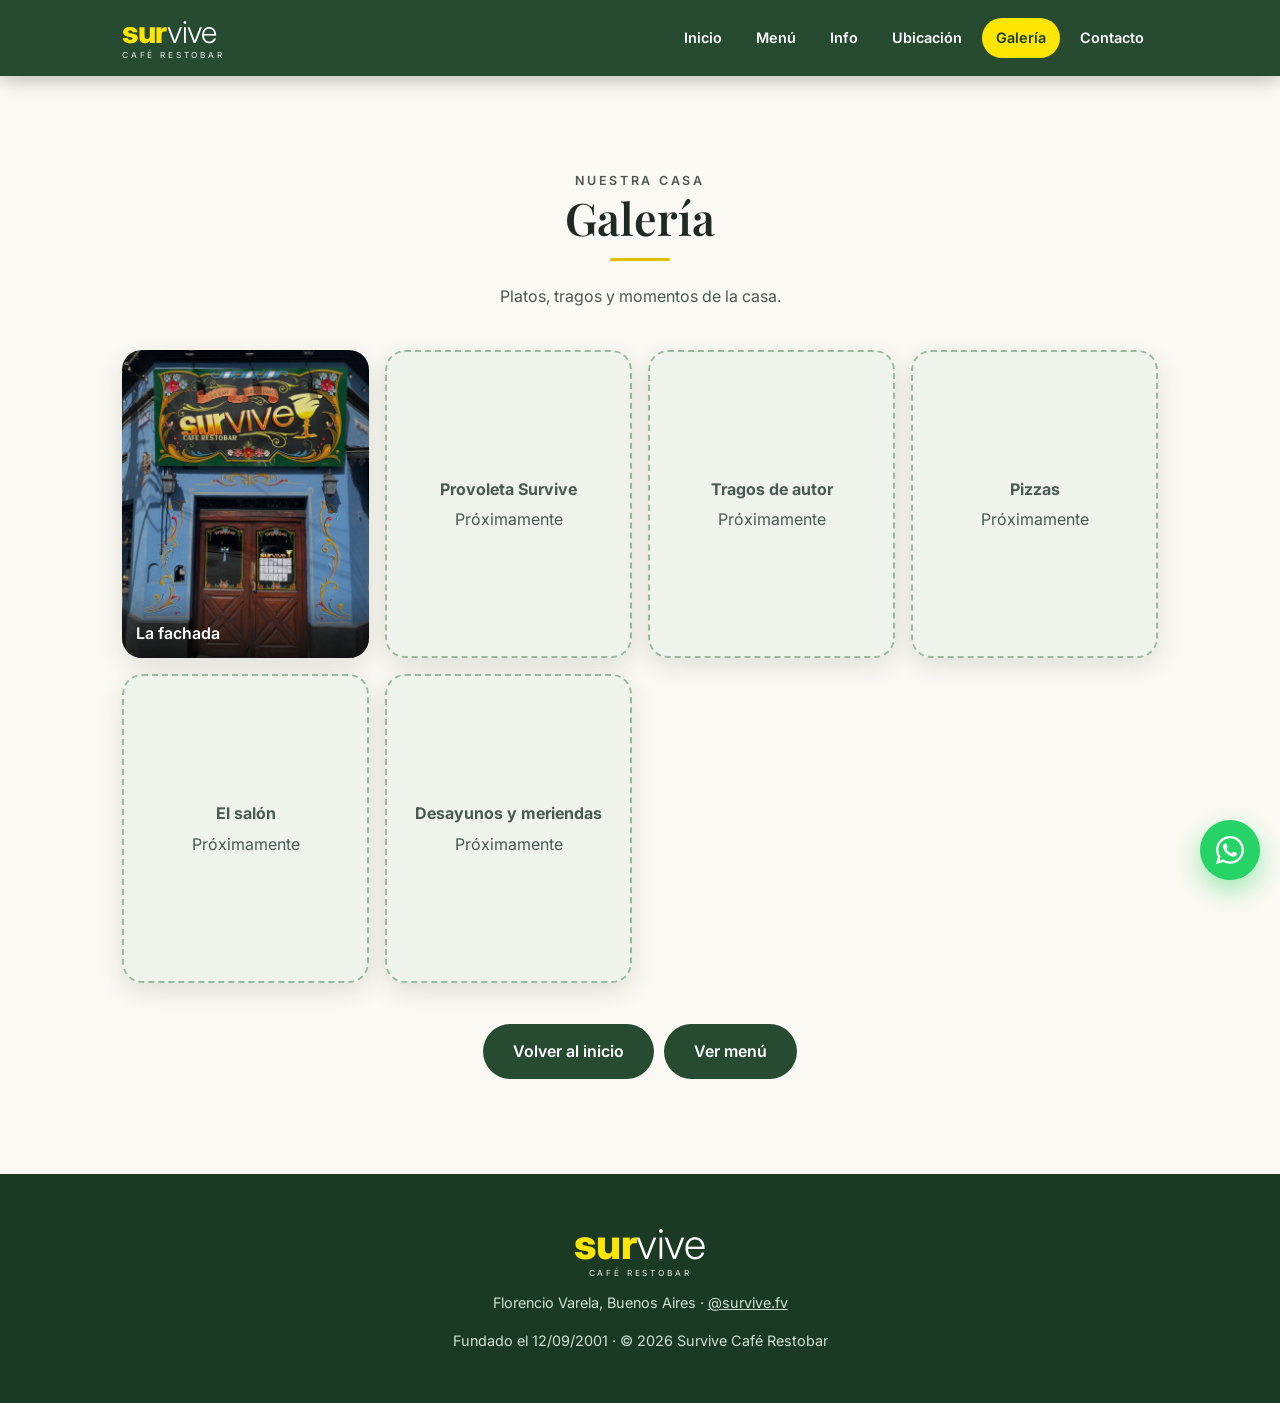
==== galeria.html @ 74a05264 "Add files via upload" ====
<!DOCTYPE html>
<html lang="es-AR">
<head>
<meta charset="UTF-8"><meta name="viewport" content="width=device-width, initial-scale=1.0">
<title>Galería | Survive Café Restobar</title>
<meta name="description" content="Galería de Survive Café Restobar: platos, tragos y momentos de la casa.">
<meta name="theme-color" content="#264B31">
<link rel="icon" href="data:image/svg+xml,%3Csvg xmlns='http://www.w3.org/2000/svg' viewBox='0 0 100 100'%3E%3Crect width='100' height='100' rx='20' fill='%23264B31'/%3E%3Ctext x='50' y='70' font-size='62' text-anchor='middle' fill='%23FFE600' font-family='Arial' font-weight='800'%3Es%3C/text%3E%3C/svg%3E">
<link rel="preconnect" href="https://fonts.googleapis.com"><link rel="preconnect" href="https://fonts.gstatic.com" crossorigin>
<link href="https://fonts.googleapis.com/css2?family=Inter:wght@300;400;600;700;800&family=Playfair+Display:ital,wght@0,500;0,600;1,500&display=swap" rel="stylesheet">
<link rel="stylesheet" href="css/style.css">
</head>
<body>
<header class="top"><div class="wrap"><a href="index.html" class="logo" aria-label="Survive Café Restobar, inicio"><span><b>sur</b>vive</span><small>café restobar</small></a>
<button class="burger" id="burger" aria-expanded="false" aria-controls="nav" aria-label="Abrir menú"><i></i><i></i><i></i></button>
<nav id="nav" aria-label="Principal"><ul><li><a href="index.html">Inicio</a></li><li><a href="menu.html">Menú</a></li><li><a href="index.html#info">Info</a></li><li><a href="index.html#ubicacion">Ubicación</a></li><li><a href="galeria.html" aria-current="page">Galería</a></li><li><a href="index.html#contacto">Contacto</a></li></ul></nav></div></header>
<main>
<section class="sec rv on"><div class="wrap"><span class="k">Nuestra casa</span><h2>Galería</h2><p class="lead">Platos, tragos y momentos de la casa.</p>
<p id="galEstado" class="lead">Cargando galería…</p><div class="gal" id="gal"></div>
<a class="btn b3" href="index.html">Volver al inicio</a><a class="btn b3" href="menu.html">Ver menú</a></div></section>
</main>
<footer><div class="wrap">
<a href="index.html" class="logo md" style="align-items:center"><span><b>sur</b>vive</span><small>café restobar</small></a>
<p>Florencio Varela, Buenos Aires · <a href="https://www.instagram.com/survive.fv" target="_blank" rel="noopener">@survive.fv</a></p>
<p>Fundado el 12/09/2001 · &copy; <span id="year"></span> Survive Café Restobar</p></div></footer>
<a class="wsp" href="https://wa.me/5491100000000" target="_blank" rel="noopener" aria-label="Escribinos por WhatsApp"><svg viewBox="0 0 448 512" aria-hidden="true"><path d="M380.9 97.1C339 55.1 283.2 32 223.9 32c-122.4 0-222 99.6-222 222 0 39.1 10.2 77.3 29.6 111L0 480l117.7-30.9c32.4 17.7 68.9 27 106.1 27h.1c122.3 0 224.1-99.6 224.1-222 0-59.3-25.2-115-67.1-157zm-157 341.6c-33.2 0-65.7-8.9-94-25.7l-6.7-4-69.8 18.3L72 359.2l-4.4-7c-18.5-29.4-28.2-63.3-28.2-98.2 0-101.7 82.8-184.5 184.6-184.5 49.3 0 95.6 19.2 130.4 54.1 34.8 34.9 56.2 81.2 56.1 130.5 0 101.8-84.9 184.6-186.6 184.6zm101.2-138.2c-5.5-2.8-32.8-16.2-37.9-18-5.1-1.9-8.8-2.8-12.5 2.8-3.7 5.6-14.3 18-17.6 21.8-3.2 3.7-6.5 4.2-12 1.4-32.6-16.3-54-29.1-75.5-66-5.7-9.8 5.7-9.1 16.3-30.3 1.8-3.7.9-6.9-.5-9.7-1.4-2.8-12.5-30.1-17.1-41.2-4.5-10.8-9.1-9.3-12.5-9.5-3.2-.2-6.9-.2-10.6-.2-3.7 0-9.7 1.4-14.8 6.9-5.1 5.6-19.4 19-19.4 46.3 0 27.3 19.9 53.7 22.6 57.4 2.8 3.7 39.1 59.7 94.8 83.8 35.2 15.2 49 16.5 66.6 13.9 10.7-1.6 32.8-13.4 37.4-26.4 4.6-13 4.6-24.1 3.2-26.4-1.3-2.5-5-3.9-10.5-6.6z"/></svg></a>
<script src="js/app.js"></script>
</body></html>
---- css/style.css ----
:root{--g:#264B31;--g2:#1B3A24;--gl:#EEF3EC;--y:#FFE600;--gold:#E0BE00;--cream:#FBF9F3;--t:#1f2a22;--ts:#4a5a4f;--h:76px;--r:20px;--sh:0 8px 24px rgba(20,40,26,.12);--ft:"Playfair Display",Georgia,serif;--fx:"Inter",system-ui,sans-serif}
*{box-sizing:border-box}html{scroll-behavior:smooth}
body{margin:0;font:400 1rem/1.65 var(--fx);color:var(--t);background:var(--cream);overflow-x:hidden}
img{max-width:100%;display:block}a{color:inherit}
h1,h2,h3{font-family:var(--ft);font-weight:600;line-height:1.15;margin:0 0 .5em}
.wrap{max-width:1080px;margin:0 auto;padding:0 22px}
.top{position:fixed;inset:0 0 auto 0;height:var(--h);background:var(--g);z-index:50;box-shadow:0 4px 18px rgba(0,0,0,.25)}
.top .wrap{height:100%;display:flex;align-items:center;justify-content:space-between}
.logo{display:inline-flex;flex-direction:column;line-height:1;text-decoration:none;color:#fff}
.logo b{font-weight:800;color:var(--y)}.logo span{font-size:1.9rem;font-weight:300;letter-spacing:-.01em}
.logo small{font-size:.52rem;letter-spacing:.34em;text-transform:uppercase;margin-top:4px;opacity:.9}
.logo.xl{align-items:center}.logo.xl span{font-size:clamp(3.8rem,13vw,6.8rem)}.logo.xl small{font-size:clamp(.75rem,2vw,1rem);margin-top:8px}
.logo.md span{font-size:2.6rem}
nav ul{display:flex;gap:6px;list-style:none;margin:0;padding:0}
nav a{display:inline-block;color:#fff;text-decoration:none;font-weight:600;font-size:.9rem;padding:8px 14px;border-radius:99px}
nav a:hover,nav a[aria-current]{background:var(--y);color:var(--g2)}
.burger{display:none;background:none;border:0;padding:8px;cursor:pointer}.burger i{display:block;width:26px;height:2px;background:#fff;margin:5px 0}
main{padding-top:var(--h)}
.hero{min-height:calc(100vh - var(--h));display:grid;place-items:center;text-align:center;padding:70px 0;color:#fff;background:linear-gradient(180deg,rgba(20,40,26,.6),rgba(20,40,26,.86)),url(../assets/fachada.jpg) center 25%/cover}
.hero p{font:italic 1.4rem var(--ft);margin:20px 0 26px;text-shadow:0 2px 12px rgba(0,0,0,.4)}
.btn{display:inline-block;padding:14px 30px;border-radius:99px;font-weight:600;text-decoration:none;margin:5px;transition:transform .2s}
.btn:hover{transform:translateY(-3px)}.b1{background:var(--y);color:var(--g2)}.b2{background:#fff;color:var(--g2)}.b3{background:var(--g);color:#fff}
.sec{padding:90px 0;text-align:center}.alt{background:var(--gl)}.dark{background:var(--g);color:#fff}
.k{font-size:.78rem;letter-spacing:.22em;text-transform:uppercase;font-weight:600;color:var(--ts)}.dark .k{color:#cfe3d3}
.sec h2{font-size:clamp(2rem,4.4vw,2.8rem)}.sec h2:after,.cat h2:after{content:"";display:block;width:60px;height:3px;background:var(--gold);margin:14px auto 0;border-radius:3px}
.dark h2,.dark h3{color:#fff}
.lead{max-width:600px;margin:20px auto 40px;color:var(--ts)}.dark .lead{color:#dfeadf}
.casa{display:grid;grid-template-columns:1fr 1fr;gap:44px;align-items:center;text-align:left}
.casa img{border-radius:var(--r);box-shadow:var(--sh);width:100%;max-width:440px;margin:auto}
.casa h2:after{margin-left:0}
.box{max-width:480px;margin:0 auto;background:#fff;border-radius:var(--r);padding:20px 30px;box-shadow:var(--sh);list-style:none}
.box li{display:flex;justify-content:space-between;gap:16px;padding:14px 0;border-bottom:1px dashed #cfd8cf}.box li:last-child{border:0}
.box li span:last-child{font-weight:700;background:var(--gl);padding:4px 14px;border-radius:99px}
.grid{display:grid;grid-template-columns:repeat(auto-fit,minmax(240px,1fr));gap:18px;margin-bottom:36px}
.dish{background:#fff;border-radius:18px;padding:22px;box-shadow:var(--sh);border-top:4px solid var(--y);text-align:center}
.dish h3{font-size:1.15rem}.dish p{font-size:.9rem;color:var(--ts);margin:0 0 8px}.dish b{color:var(--g);font-size:1.1rem}
.map iframe{width:100%;max-width:900px;height:360px;border:0;border-radius:var(--r);box-shadow:var(--sh);margin-bottom:28px}
.cts{display:flex;flex-wrap:wrap;justify-content:center;gap:18px}
.ct{background:#fff;color:var(--t);padding:22px 32px;border-radius:var(--r);text-decoration:none;min-width:240px;transition:transform .25s}.ct:hover{transform:translateY(-5px)}
.ct small{display:block;font-size:.72rem;letter-spacing:.18em;text-transform:uppercase;color:var(--ts)}.ct b{font-size:1.1rem}
footer{background:var(--g2);color:#cfe3d3;text-align:center;padding:50px 0;font-size:.9rem}footer p{margin:14px 0 0}
.wsp{position:fixed;right:20px;bottom:20px;z-index:40;width:60px;height:60px;border-radius:50%;background:#25D366;color:#fff;display:grid;place-items:center;box-shadow:0 10px 26px rgba(37,211,102,.45)}.wsp svg{width:32px;height:32px;fill:currentColor}
.mh{background:var(--g);color:#fff;text-align:center;padding:50px 20px 34px}.mh h1{font-size:clamp(2.4rem,7vw,3.6rem);color:#fff;margin:6px 0}
.mh p{margin:0;font:italic 1.25rem var(--ft)}.mh .est{font:400 .9rem var(--fx);margin-top:10px;opacity:.85}
.pills{position:sticky;top:var(--h);z-index:10;display:flex;gap:8px;overflow-x:auto;padding:12px 16px;background:var(--g2)}
.pills a{flex:none;white-space:nowrap;text-decoration:none;font-size:.76rem;font-weight:700;letter-spacing:.07em;text-transform:uppercase;padding:8px 16px;border-radius:99px;background:#fff;color:var(--g2)}.pills a:hover{background:var(--y)}
.menu{max-width:780px;margin:0 auto;padding:10px 22px 30px}.cat{padding-top:50px;scroll-margin-top:calc(var(--h) + 60px)}.cat h2{text-align:center;font-size:2rem}
.sub{font:italic 500 1.2rem var(--ft);text-align:center;margin:26px 0 10px;color:var(--g)}
.it{display:flex;justify-content:space-between;gap:16px;align-items:baseline;background:#fff;border-radius:16px;padding:14px 18px;margin-bottom:10px;box-shadow:0 4px 14px rgba(20,40,26,.07);border-left:5px solid transparent;transition:.25s}
.it:hover{border-left-color:var(--y);transform:translateX(5px)}.it strong{display:block}.it .d{display:block;font-size:.88rem;color:var(--ts)}
.it .p{font-weight:700;background:var(--gl);padding:4px 12px;border-radius:99px;white-space:nowrap}.out{opacity:.55;text-decoration:line-through}
.foot-menu{text-align:center;padding:10px 22px 70px;color:var(--ts);font-size:.9rem}
.gal{display:grid;grid-template-columns:repeat(auto-fill,minmax(220px,1fr));gap:16px;text-align:left;margin-bottom:36px}
.gal figure{margin:0;aspect-ratio:4/5;border-radius:var(--r);overflow:hidden;background:var(--gl);position:relative;box-shadow:var(--sh)}
.gal img{width:100%;height:100%;object-fit:cover}
.gal figcaption{position:absolute;inset:auto 0 0 0;padding:26px 14px 12px;color:#fff;background:linear-gradient(transparent,rgba(0,0,0,.7));font-weight:600}
.soon{position:absolute;inset:0;display:grid;place-content:center;gap:4px;text-align:center;border:2px dashed #9bb9a1;border-radius:var(--r);color:var(--ts);padding:14px}
.rv{opacity:0;transform:translateY(30px);transition:opacity .8s,transform .8s}.rv.on{opacity:1;transform:none}
@media(max-width:820px){.burger{display:block}nav{position:absolute;top:var(--h);left:0;right:0;background:var(--g);max-height:0;overflow:hidden;transition:max-height .4s}nav.open{max-height:420px}nav ul{flex-direction:column;gap:0;padding:8px 0 14px}nav a{display:block;border-radius:0;padding:14px 24px}
.casa{grid-template-columns:1fr}.sec{padding:70px 0}.gal{grid-template-columns:repeat(2,1fr);gap:10px}}
@media(prefers-reduced-motion:reduce){*{transition:none!important;animation:none!important}.rv{opacity:1;transform:none}}
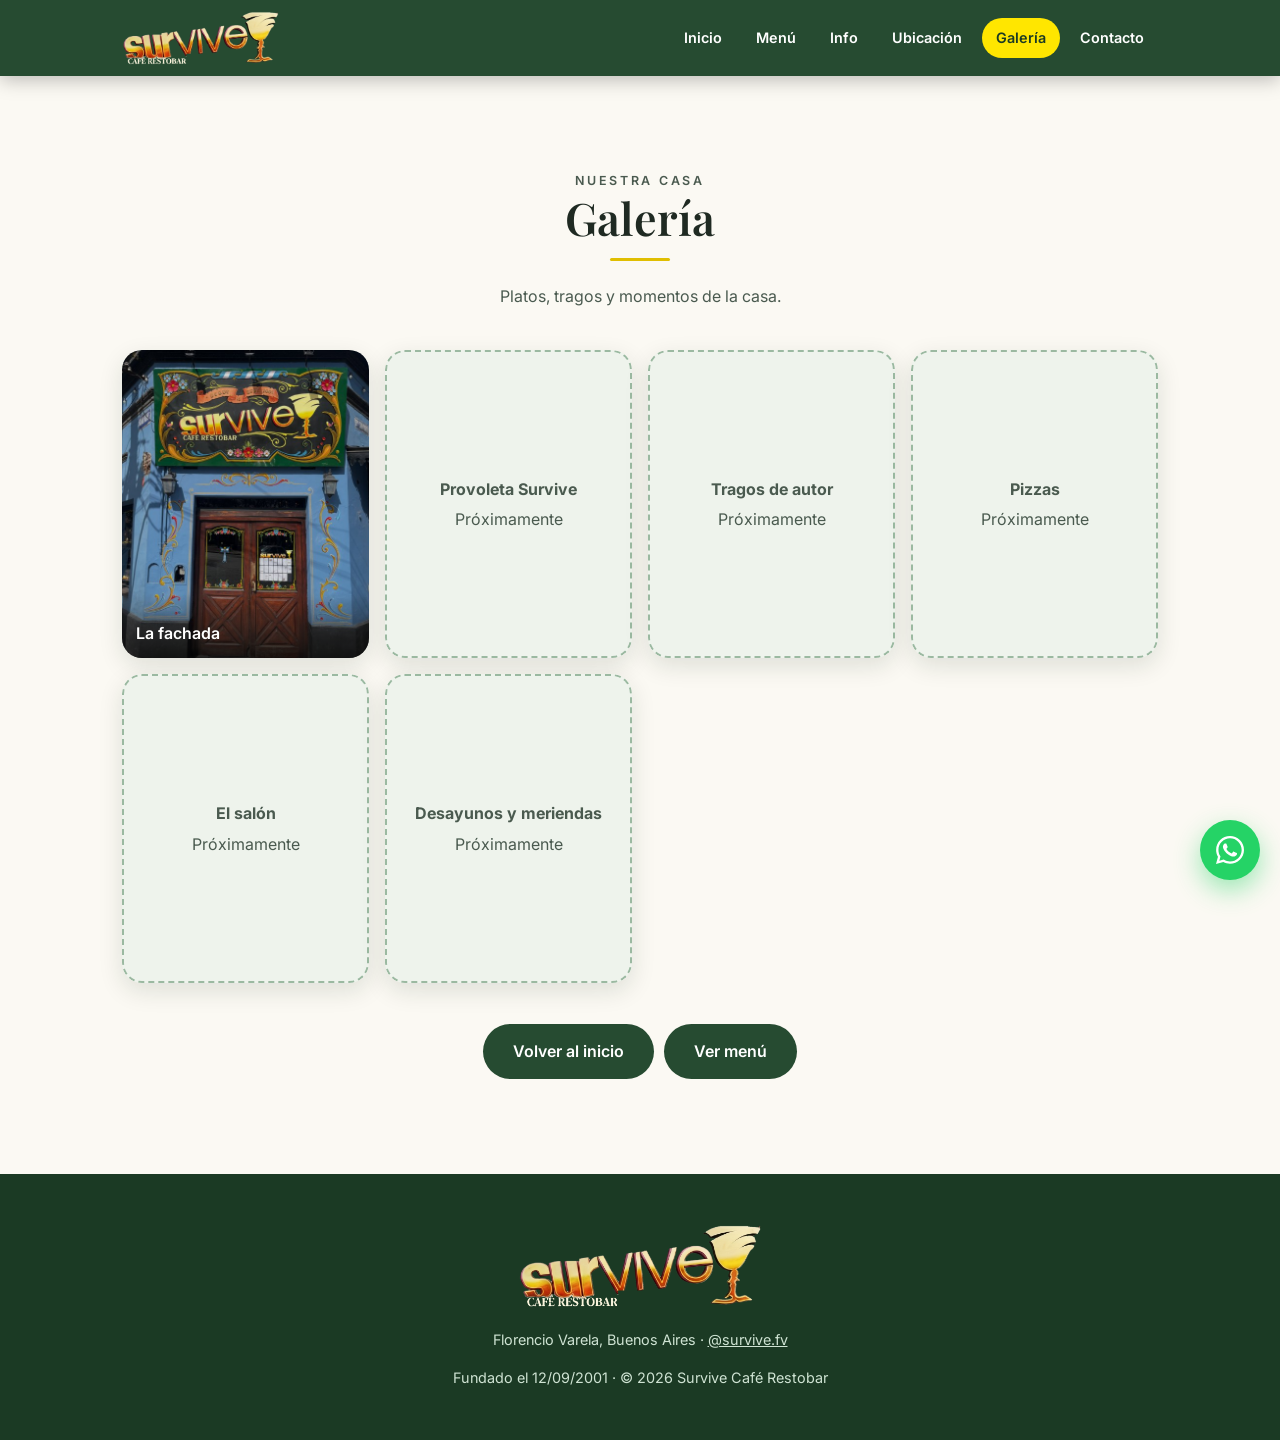
==== commit c26a88c1: "Add files via upload" ====
--- a/galeria.html
+++ b/galeria.html
@@ -5,13 +5,13 @@
 <title>Galería | Survive Café Restobar</title>
 <meta name="description" content="Galería de Survive Café Restobar: platos, tragos y momentos de la casa.">
 <meta name="theme-color" content="#264B31">
-<link rel="icon" href="data:image/svg+xml,%3Csvg xmlns='http://www.w3.org/2000/svg' viewBox='0 0 100 100'%3E%3Crect width='100' height='100' rx='20' fill='%23264B31'/%3E%3Ctext x='50' y='70' font-size='62' text-anchor='middle' fill='%23FFE600' font-family='Arial' font-weight='800'%3Es%3C/text%3E%3C/svg%3E">
+<link rel="icon" href="assets/favicon.png">
 <link rel="preconnect" href="https://fonts.googleapis.com"><link rel="preconnect" href="https://fonts.gstatic.com" crossorigin>
 <link href="https://fonts.googleapis.com/css2?family=Inter:wght@300;400;600;700;800&family=Playfair+Display:ital,wght@0,500;0,600;1,500&display=swap" rel="stylesheet">
 <link rel="stylesheet" href="css/style.css">
 </head>
 <body>
-<header class="top"><div class="wrap"><a href="index.html" class="logo" aria-label="Survive Café Restobar, inicio"><span><b>sur</b>vive</span><small>café restobar</small></a>
+<header class="top"><div class="wrap"><a href="index.html" class="logo" aria-label="Survive Café Restobar, inicio"><img src="assets/logo.png" alt="Survive Café Restobar"></a>
 <button class="burger" id="burger" aria-expanded="false" aria-controls="nav" aria-label="Abrir menú"><i></i><i></i><i></i></button>
 <nav id="nav" aria-label="Principal"><ul><li><a href="index.html">Inicio</a></li><li><a href="menu.html">Menú</a></li><li><a href="index.html#info">Info</a></li><li><a href="index.html#ubicacion">Ubicación</a></li><li><a href="galeria.html" aria-current="page">Galería</a></li><li><a href="index.html#contacto">Contacto</a></li></ul></nav></div></header>
 <main>
@@ -20,7 +20,7 @@
 <a class="btn b3" href="index.html">Volver al inicio</a><a class="btn b3" href="menu.html">Ver menú</a></div></section>
 </main>
 <footer><div class="wrap">
-<a href="index.html" class="logo md" style="align-items:center"><span><b>sur</b>vive</span><small>café restobar</small></a>
+<a href="index.html" class="logo md"><img src="assets/logo.png" alt="Survive Café Restobar"></a>
 <p>Florencio Varela, Buenos Aires · <a href="https://www.instagram.com/survive.fv" target="_blank" rel="noopener">@survive.fv</a></p>
 <p>Fundado el 12/09/2001 · &copy; <span id="year"></span> Survive Café Restobar</p></div></footer>
 <a class="wsp" href="https://wa.me/5491100000000" target="_blank" rel="noopener" aria-label="Escribinos por WhatsApp"><svg viewBox="0 0 448 512" aria-hidden="true"><path d="M380.9 97.1C339 55.1 283.2 32 223.9 32c-122.4 0-222 99.6-222 222 0 39.1 10.2 77.3 29.6 111L0 480l117.7-30.9c32.4 17.7 68.9 27 106.1 27h.1c122.3 0 224.1-99.6 224.1-222 0-59.3-25.2-115-67.1-157zm-157 341.6c-33.2 0-65.7-8.9-94-25.7l-6.7-4-69.8 18.3L72 359.2l-4.4-7c-18.5-29.4-28.2-63.3-28.2-98.2 0-101.7 82.8-184.5 184.6-184.5 49.3 0 95.6 19.2 130.4 54.1 34.8 34.9 56.2 81.2 56.1 130.5 0 101.8-84.9 184.6-186.6 184.6zm101.2-138.2c-5.5-2.8-32.8-16.2-37.9-18-5.1-1.9-8.8-2.8-12.5 2.8-3.7 5.6-14.3 18-17.6 21.8-3.2 3.7-6.5 4.2-12 1.4-32.6-16.3-54-29.1-75.5-66-5.7-9.8 5.7-9.1 16.3-30.3 1.8-3.7.9-6.9-.5-9.7-1.4-2.8-12.5-30.1-17.1-41.2-4.5-10.8-9.1-9.3-12.5-9.5-3.2-.2-6.9-.2-10.6-.2-3.7 0-9.7 1.4-14.8 6.9-5.1 5.6-19.4 19-19.4 46.3 0 27.3 19.9 53.7 22.6 57.4 2.8 3.7 39.1 59.7 94.8 83.8 35.2 15.2 49 16.5 66.6 13.9 10.7-1.6 32.8-13.4 37.4-26.4 4.6-13 4.6-24.1 3.2-26.4-1.3-2.5-5-3.9-10.5-6.6z"/></svg></a>
--- a/css/style.css
+++ b/css/style.css
@@ -16,7 +16,7 @@
 nav a:hover,nav a[aria-current]{background:var(--y);color:var(--g2)}
 .burger{display:none;background:none;border:0;padding:8px;cursor:pointer}.burger i{display:block;width:26px;height:2px;background:#fff;margin:5px 0}
 main{padding-top:var(--h)}
-.hero{min-height:calc(100vh - var(--h));display:grid;place-items:center;text-align:center;padding:70px 0;color:#fff;background:linear-gradient(180deg,rgba(20,40,26,.6),rgba(20,40,26,.86)),url(../assets/fachada.jpg) center 25%/cover}
+.hero{min-height:calc(100vh - var(--h));display:grid;place-items:center;text-align:center;padding:70px 0;color:#fff;background:linear-gradient(180deg,rgba(14,30,18,.55),rgba(14,30,18,.82)),url(../assets/hero.jpg) center/cover}
 .hero p{font:italic 1.4rem var(--ft);margin:20px 0 26px;text-shadow:0 2px 12px rgba(0,0,0,.4)}
 .btn{display:inline-block;padding:14px 30px;border-radius:99px;font-weight:600;text-decoration:none;margin:5px;transition:transform .2s}
 .btn:hover{transform:translateY(-3px)}.b1{background:var(--y);color:var(--g2)}.b2{background:#fff;color:var(--g2)}.b3{background:var(--g);color:#fff}
@@ -59,3 +59,6 @@
 @media(max-width:820px){.burger{display:block}nav{position:absolute;top:var(--h);left:0;right:0;background:var(--g);max-height:0;overflow:hidden;transition:max-height .4s}nav.open{max-height:420px}nav ul{flex-direction:column;gap:0;padding:8px 0 14px}nav a{display:block;border-radius:0;padding:14px 24px}
 .casa{grid-template-columns:1fr}.sec{padding:70px 0}.gal{grid-template-columns:repeat(2,1fr);gap:10px}}
 @media(prefers-reduced-motion:reduce){*{transition:none!important;animation:none!important}.rv{opacity:1;transform:none}}
+
+.logo img{height:54px;width:auto}.logo.md img{height:84px}.logo-xl{width:min(560px,86vw);height:auto;margin:0 auto;filter:drop-shadow(0 10px 24px rgba(0,0,0,.5))}
+@media(max-width:600px){.logo img{height:46px}}
